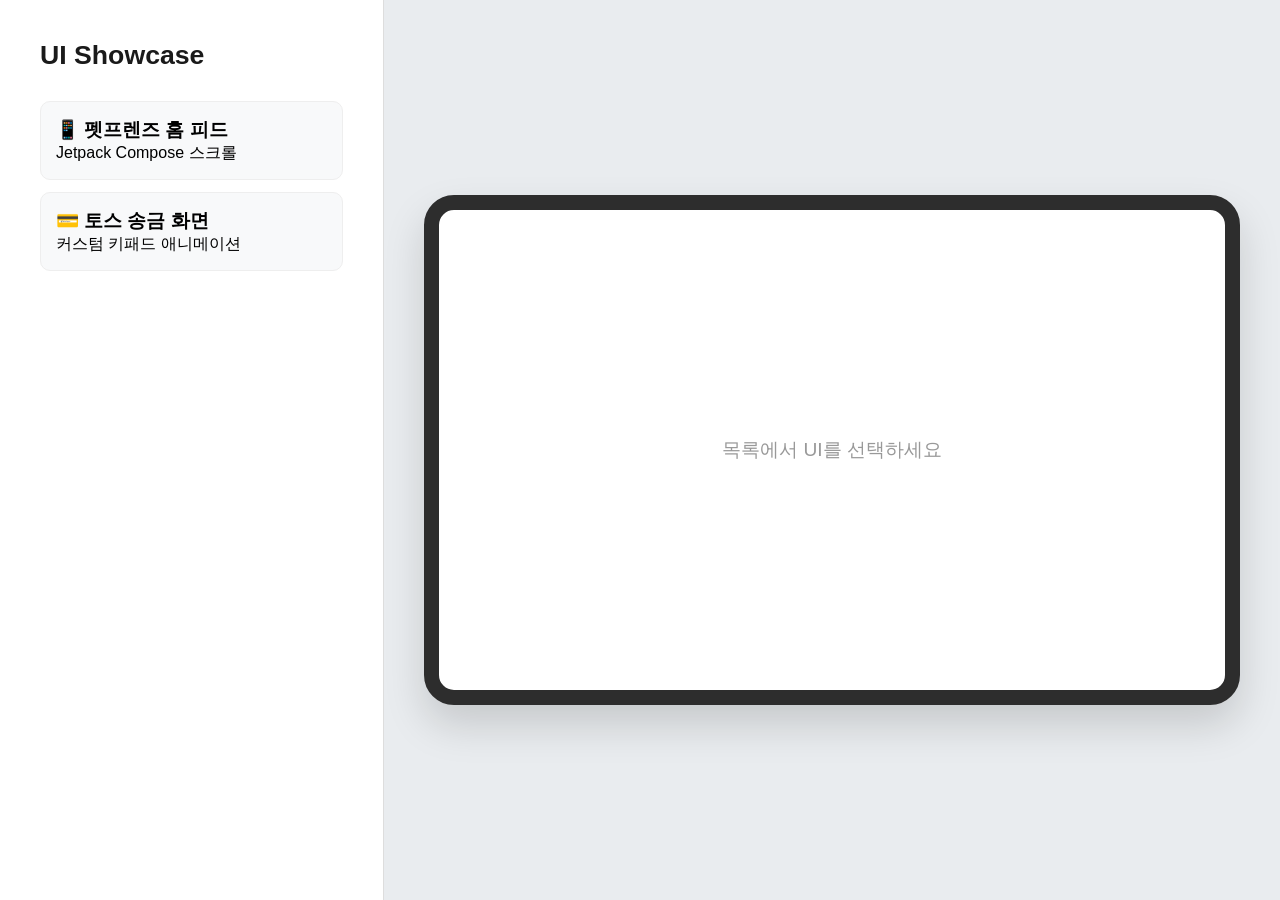
==== index.html @ f2c90af4 "Update index.html" ====
<!DOCTYPE html>
<html lang="ko">
<head>
    <meta charset="UTF-8">
    <title>taeja87th | Tablet Showcase</title>
    <style>
        * { box-sizing: border-box; margin: 0; padding: 0; }
        body { font-family: 'Pretendard', sans-serif; background-color: #f0f2f5; height: 100vh; overflow: hidden; }

        /* 1. 그리드 레이아웃 (3:7 비율) */
        .container {
            display: grid;
            grid-template-columns: 3fr 7fr;
            height: 100vh;
        }

        /* 2. 왼쪽 메뉴 영역 */
        .left-side { padding: 40px; background: #ffffff; border-right: 1px solid #ddd; overflow-y: auto; }
        .title { font-size: 20pt; font-weight: 800; margin-bottom: 30px; color: #1a1a1a; }
        .ui-item {
            padding: 15px; border-radius: 10px; margin-bottom: 12px;
            background: #f8f9fa; cursor: pointer; transition: 0.2s;
            border: 1px solid #eee;
        }
        .ui-item:hover, .ui-item.active { background: #fff1f5; border: 1px solid #ff3c78; }

        /* 3. 오른쪽 태블릿 영역 (공간 꽉 채우기) */
        .right-side { 
            display: flex; align-items: center; justify-content: center;
            padding: 40px;
            background-color: #e9ecef;
        }
        
        /* 태블릿 프레임 (aspect-ratio로 비율 고정) */
        .tablet-frame {
            width: 100%;
            aspect-ratio: 16 / 10; /* 태블릿 가로 비율 유지 */
            border: 15px solid #2d2d2d;
            border-radius: 30px;
            background: #fff;
            position: relative;
            box-shadow: 0 20px 40px rgba(0,0,0,0.15);
            overflow: hidden;
        }
        .screen { width: 100%; height: 100%; border: none; }
        
        .empty-msg {
            position: absolute; top: 50%; left: 50%; transform: translate(-50%, -50%);
            color: #999; font-size: 1.2rem;
        }
    </style>
</head>
<body>

<div class="container">
    <div class="left-side">
        <div class="title">UI Showcase</div>
        <div class="ui-list">
            <div class="ui-item" onclick="loadUI(this, 'https://example.com/demo1')">
                <h3>📱 펫프렌즈 홈 피드</h3>
                <p>Jetpack Compose 스크롤</p>
            </div>
            <div class="ui-item" onclick="loadUI(this, 'https://example.com/demo2')">
                <h3>💳 토스 송금 화면</h3>
                <p>커스텀 키패드 애니메이션</p>
            </div>
        </div>
    </div>

    <div class="right-side">
        <div class="tablet-frame">
            <iframe id="frame" class="screen" src="about:blank"></iframe>
            <div id="msg" class="empty-msg">목록에서 UI를 선택하세요</div>
        </div>
    </div>
</div>

<script>
    function loadUI(el, url) {
        document.querySelectorAll('.ui-item').forEach(i => i.classList.remove('active'));
        el.classList.add('active');
        document.getElementById('msg').style.display = 'none';
        document.getElementById('frame').src = url;
    }
</script>
</body>
</html>
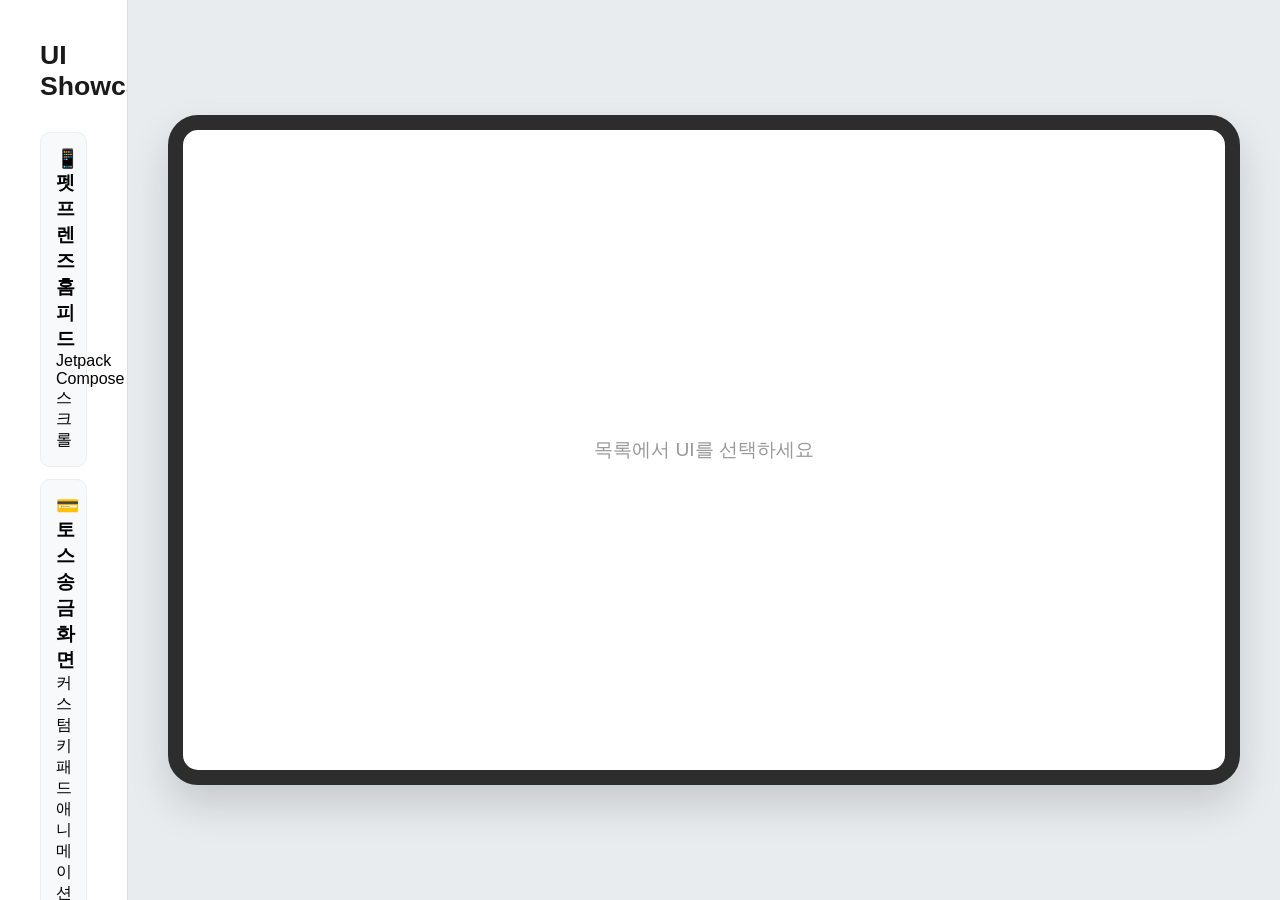
==== commit ecb2a871: "Change grid layout ratio from 3:7 to 1:9" ====
--- a/index.html
+++ b/index.html
@@ -7,10 +7,10 @@
         * { box-sizing: border-box; margin: 0; padding: 0; }
         body { font-family: 'Pretendard', sans-serif; background-color: #f0f2f5; height: 100vh; overflow: hidden; }
 
-        /* 1. 그리드 레이아웃 (3:7 비율) */
+        /* 1. 그리드 레이아웃 (1:9 비율) */
         .container {
             display: grid;
-            grid-template-columns: 3fr 7fr;
+            grid-template-columns: 1fr 9fr;
             height: 100vh;
         }
 
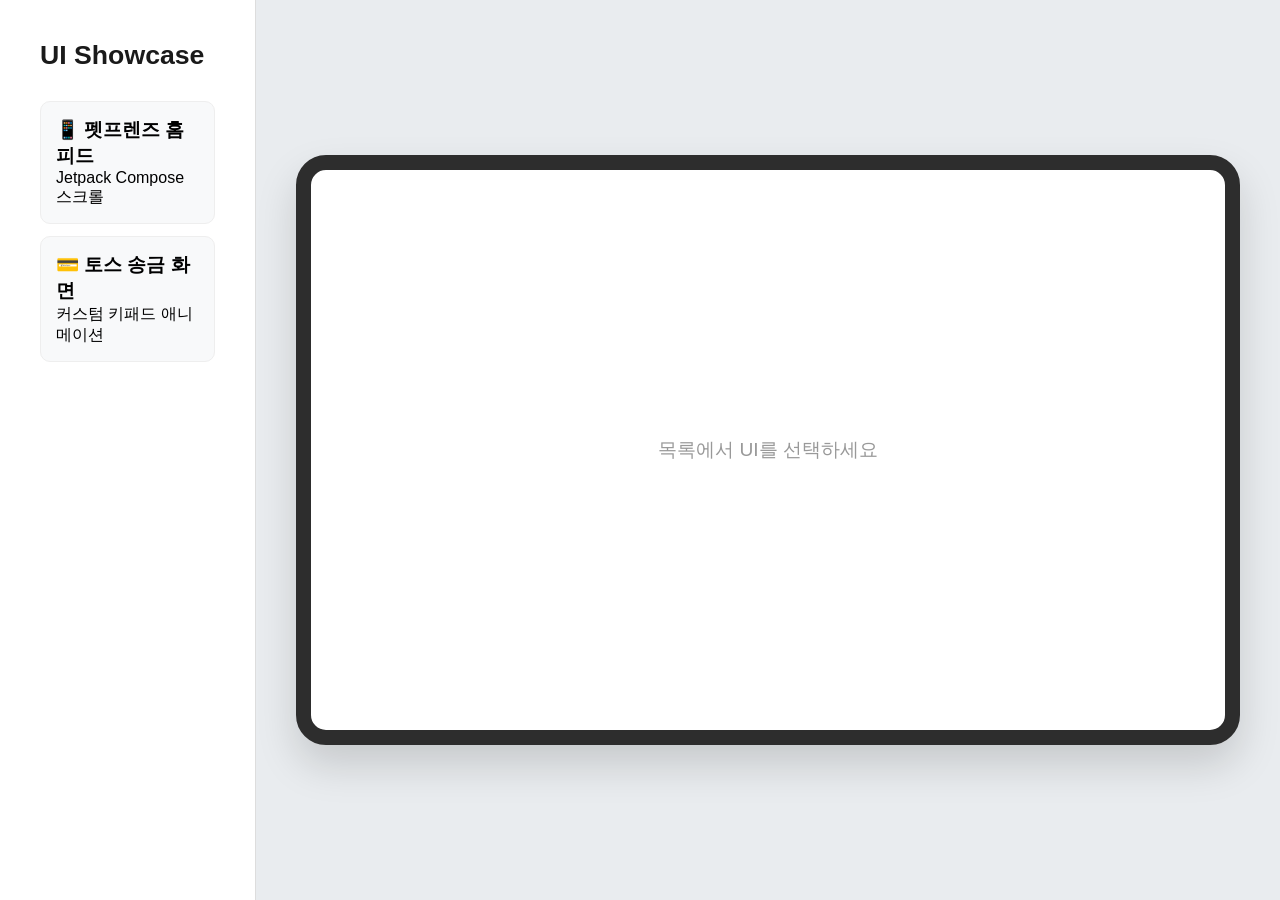
==== commit 15721829: "Change grid layout ratio from 1:9 to 2:8" ====
--- a/index.html
+++ b/index.html
@@ -7,10 +7,10 @@
         * { box-sizing: border-box; margin: 0; padding: 0; }
         body { font-family: 'Pretendard', sans-serif; background-color: #f0f2f5; height: 100vh; overflow: hidden; }
 
-        /* 1. 그리드 레이아웃 (1:9 비율) */
+        /* 1. 그리드 레이아웃 (2:8 비율) */
         .container {
             display: grid;
-            grid-template-columns: 1fr 9fr;
+            grid-template-columns: 2fr 8fr;
             height: 100vh;
         }
 
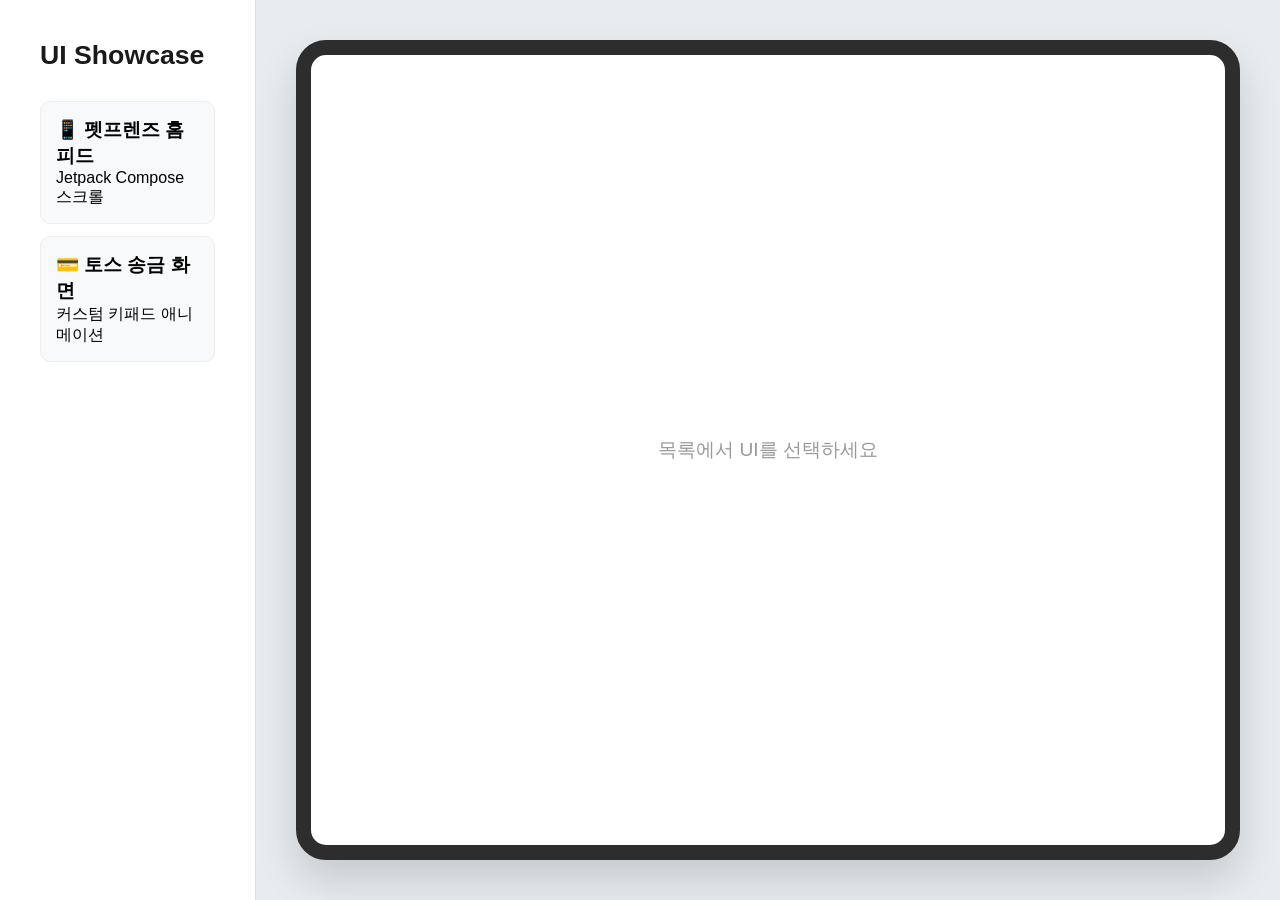
==== commit a7bad94d: "Update index.html" ====
--- a/index.html
+++ b/index.html
@@ -34,7 +34,8 @@
         /* 태블릿 프레임 (aspect-ratio로 비율 고정) */
         .tablet-frame {
             width: 100%;
-            aspect-ratio: 16 / 10; /* 태블릿 가로 비율 유지 */
+            height: 100%;
+            /*aspect-ratio: 16 / 10;  태블릿 가로 비율 유지 */
             border: 15px solid #2d2d2d;
             border-radius: 30px;
             background: #fff;
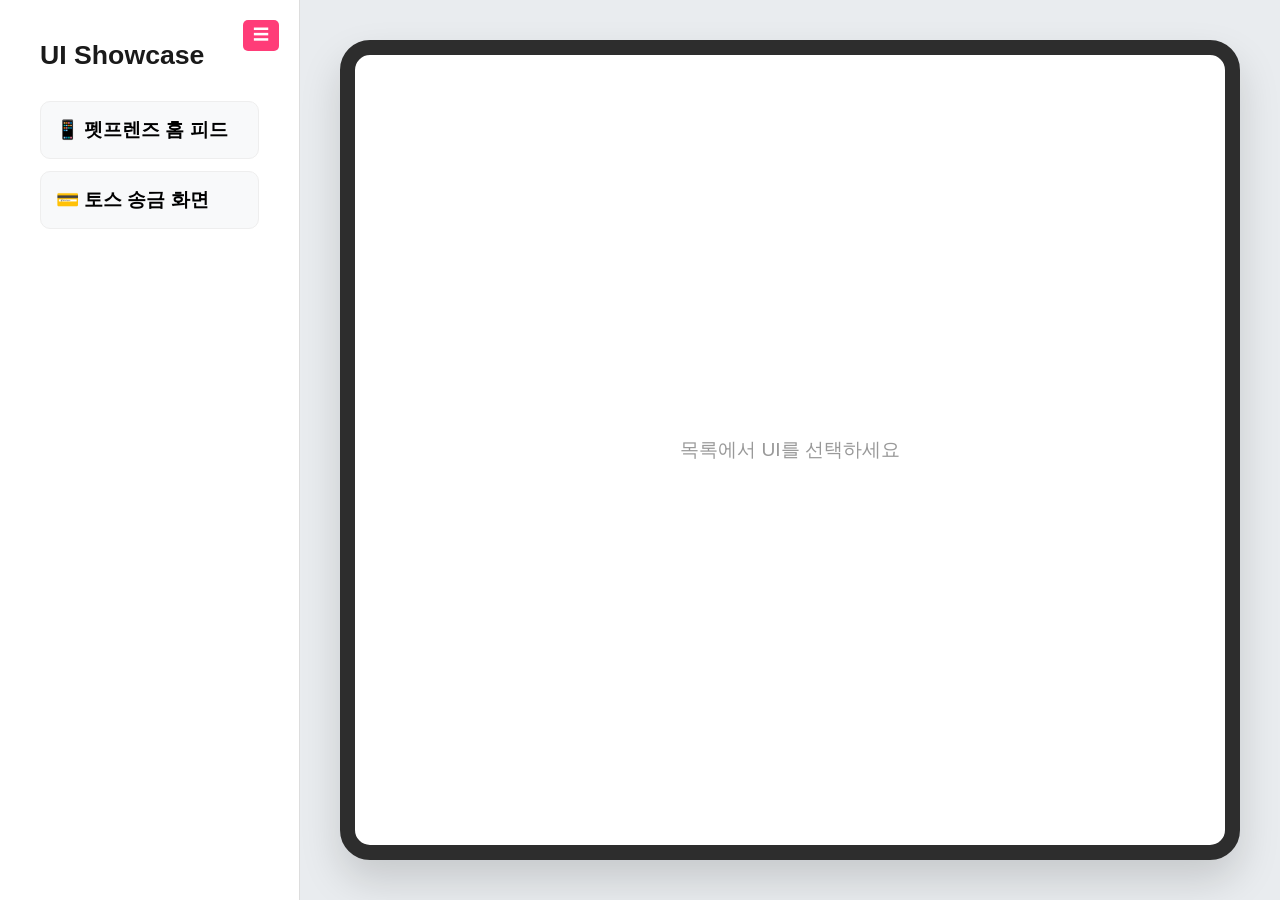
==== commit 8af11fdc: "Refactor layout and add toggle button functionality" ====
--- a/index.html
+++ b/index.html
@@ -7,15 +7,27 @@
         * { box-sizing: border-box; margin: 0; padding: 0; }
         body { font-family: 'Pretendard', sans-serif; background-color: #f0f2f5; height: 100vh; overflow: hidden; }
 
-        /* 1. 그리드 레이아웃 (2:8 비율) */
+        /* 1. 그리드 레이아웃 (애니메이션 적용) */
         .container {
             display: grid;
-            grid-template-columns: 2fr 8fr;
+            grid-template-columns: 300px 1fr; /* 펼쳤을 때 */
             height: 100vh;
+            transition: grid-template-columns 0.3s ease;
+        }
+        .container.collapsed {
+            grid-template-columns: 0px 1fr; /* 접었을 때 */
         }
 
         /* 2. 왼쪽 메뉴 영역 */
-        .left-side { padding: 40px; background: #ffffff; border-right: 1px solid #ddd; overflow-y: auto; }
+        .left-side { 
+            padding: 40px; background: #ffffff; border-right: 1px solid #ddd; 
+            overflow: hidden; position: relative; white-space: nowrap;
+        }
+        .btn-toggle {
+            position: absolute; top: 20px; right: 20px;
+            cursor: pointer; padding: 5px 10px; background: #ff3c78; color: white; border-radius: 5px;
+        }
+        
         .title { font-size: 20pt; font-weight: 800; margin-bottom: 30px; color: #1a1a1a; }
         .ui-item {
             padding: 15px; border-radius: 10px; margin-bottom: 12px;
@@ -24,18 +36,13 @@
         }
         .ui-item:hover, .ui-item.active { background: #fff1f5; border: 1px solid #ff3c78; }
 
-        /* 3. 오른쪽 태블릿 영역 (공간 꽉 채우기) */
+        /* 3. 오른쪽 태블릿 영역 */
         .right-side { 
             display: flex; align-items: center; justify-content: center;
-            padding: 40px;
-            background-color: #e9ecef;
+            padding: 40px; background-color: #e9ecef;
         }
-        
-        /* 태블릿 프레임 (aspect-ratio로 비율 고정) */
         .tablet-frame {
-            width: 100%;
-            height: 100%;
-            /*aspect-ratio: 16 / 10;  태블릿 가로 비율 유지 */
+            width: 100%; height: 100%;
             border: 15px solid #2d2d2d;
             border-radius: 30px;
             background: #fff;
@@ -53,17 +60,16 @@
 </head>
 <body>
 
-<div class="container">
+<div class="container" id="container">
     <div class="left-side">
+        <div class="btn-toggle" onclick="toggleMenu()">☰</div>
         <div class="title">UI Showcase</div>
         <div class="ui-list">
             <div class="ui-item" onclick="loadUI(this, 'https://example.com/demo1')">
                 <h3>📱 펫프렌즈 홈 피드</h3>
-                <p>Jetpack Compose 스크롤</p>
             </div>
             <div class="ui-item" onclick="loadUI(this, 'https://example.com/demo2')">
                 <h3>💳 토스 송금 화면</h3>
-                <p>커스텀 키패드 애니메이션</p>
             </div>
         </div>
     </div>
@@ -77,6 +83,10 @@
 </div>
 
 <script>
+    function toggleMenu() {
+        document.getElementById('container').classList.toggle('collapsed');
+    }
+
     function loadUI(el, url) {
         document.querySelectorAll('.ui-item').forEach(i => i.classList.remove('active'));
         el.classList.add('active');
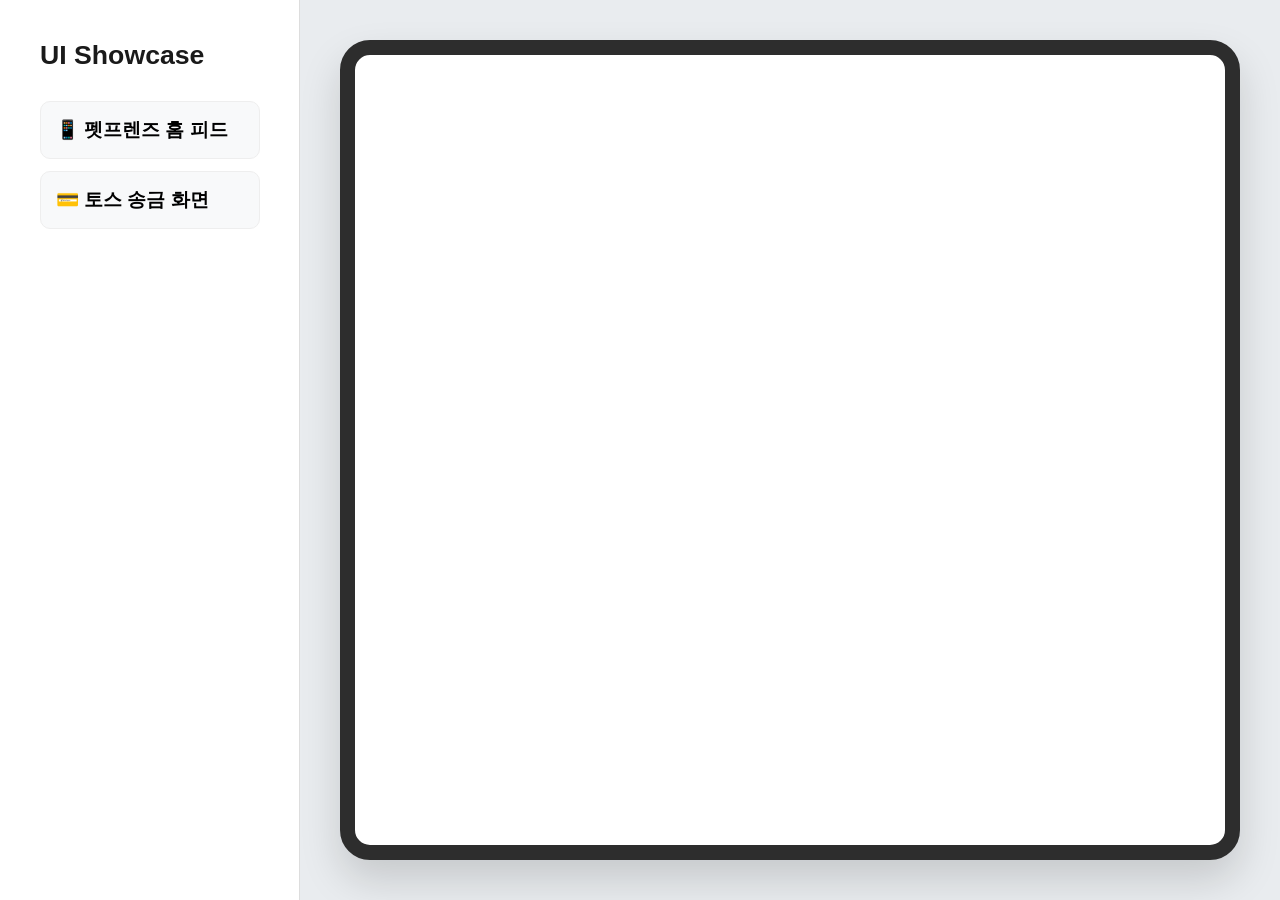
==== commit e66157ce: "Refactor CSS and HTML structure for layout" ====
--- a/index.html
+++ b/index.html
@@ -7,25 +7,32 @@
         * { box-sizing: border-box; margin: 0; padding: 0; }
         body { font-family: 'Pretendard', sans-serif; background-color: #f0f2f5; height: 100vh; overflow: hidden; }
 
-        /* 1. 그리드 레이아웃 (애니메이션 적용) */
         .container {
             display: grid;
             grid-template-columns: 300px 1fr; /* 펼쳤을 때 */
             height: 100vh;
-            transition: grid-template-columns 0.3s ease;
+            transition: grid-template-columns 0.4s cubic-bezier(0.4, 0, 0.2, 1);
         }
+        
         .container.collapsed {
             grid-template-columns: 0px 1fr; /* 접었을 때 */
         }
 
-        /* 2. 왼쪽 메뉴 영역 */
+        /* 1. 왼쪽 메뉴 */
         .left-side { 
-            padding: 40px; background: #ffffff; border-right: 1px solid #ddd; 
-            overflow: hidden; position: relative; white-space: nowrap;
+            background: #ffffff; border-right: 1px solid #ddd; 
+            overflow: hidden; /* 내용 찌그러짐 방지 */
+            position: relative;
+            display: flex; flex-direction: column;
         }
+        
+        /* 내용 컨테이너 (width를 고정하여 찌그러짐 차단) */
+        .menu-content { width: 300px; padding: 40px; }
+
         .btn-toggle {
-            position: absolute; top: 20px; right: 20px;
-            cursor: pointer; padding: 5px 10px; background: #ff3c78; color: white; border-radius: 5px;
+            position: absolute; top: 20px; right: -50px; /* 밖으로 빼냄 */
+            cursor: pointer; padding: 10px; background: #ff3c78; color: white; border-radius: 0 5px 5px 0;
+            z-index: 100;
         }
         
         .title { font-size: 20pt; font-weight: 800; margin-bottom: 30px; color: #1a1a1a; }
@@ -36,11 +43,13 @@
         }
         .ui-item:hover, .ui-item.active { background: #fff1f5; border: 1px solid #ff3c78; }
 
-        /* 3. 오른쪽 태블릿 영역 */
+        /* 2. 오른쪽 태블릿 영역 */
         .right-side { 
             display: flex; align-items: center; justify-content: center;
             padding: 40px; background-color: #e9ecef;
+            overflow: hidden; /* 부모 영역 벗어남 방지 */
         }
+        
         .tablet-frame {
             width: 100%; height: 100%;
             border: 15px solid #2d2d2d;
@@ -49,13 +58,10 @@
             position: relative;
             box-shadow: 0 20px 40px rgba(0,0,0,0.15);
             overflow: hidden;
+            display: flex; flex-direction: column;
         }
+        
         .screen { width: 100%; height: 100%; border: none; }
-        
-        .empty-msg {
-            position: absolute; top: 50%; left: 50%; transform: translate(-50%, -50%);
-            color: #999; font-size: 1.2rem;
-        }
     </style>
 </head>
 <body>
@@ -63,13 +69,11 @@
 <div class="container" id="container">
     <div class="left-side">
         <div class="btn-toggle" onclick="toggleMenu()">☰</div>
-        <div class="title">UI Showcase</div>
-        <div class="ui-list">
-            <div class="ui-item" onclick="loadUI(this, 'https://example.com/demo1')">
-                <h3>📱 펫프렌즈 홈 피드</h3>
-            </div>
-            <div class="ui-item" onclick="loadUI(this, 'https://example.com/demo2')">
-                <h3>💳 토스 송금 화면</h3>
+        <div class="menu-content">
+            <div class="title">UI Showcase</div>
+            <div class="ui-list">
+                <div class="ui-item" onclick="loadUI(this, 'https://example.com/demo1')"><h3>📱 펫프렌즈 홈 피드</h3></div>
+                <div class="ui-item" onclick="loadUI(this, 'https://example.com/demo2')"><h3>💳 토스 송금 화면</h3></div>
             </div>
         </div>
     </div>
@@ -77,7 +81,6 @@
     <div class="right-side">
         <div class="tablet-frame">
             <iframe id="frame" class="screen" src="about:blank"></iframe>
-            <div id="msg" class="empty-msg">목록에서 UI를 선택하세요</div>
         </div>
     </div>
 </div>
@@ -90,7 +93,6 @@
     function loadUI(el, url) {
         document.querySelectorAll('.ui-item').forEach(i => i.classList.remove('active'));
         el.classList.add('active');
-        document.getElementById('msg').style.display = 'none';
         document.getElementById('frame').src = url;
     }
 </script>
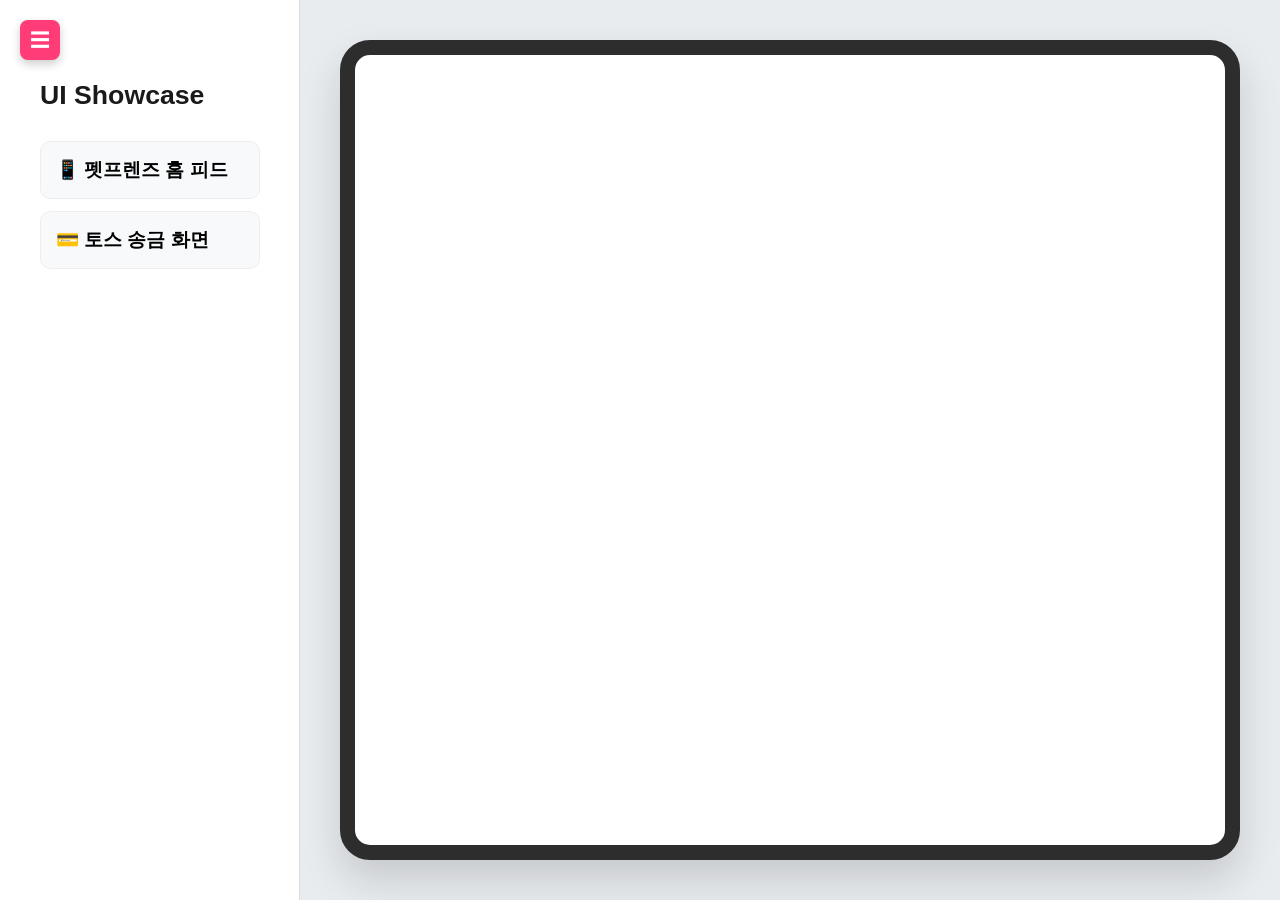
==== commit 3b5e2e1f: "Refactor styles and update toggle button functionality" ====
--- a/index.html
+++ b/index.html
@@ -7,34 +7,38 @@
         * { box-sizing: border-box; margin: 0; padding: 0; }
         body { font-family: 'Pretendard', sans-serif; background-color: #f0f2f5; height: 100vh; overflow: hidden; }
 
+        /* 1. 컨테이너 레이아웃 */
         .container {
             display: grid;
-            grid-template-columns: 300px 1fr; /* 펼쳤을 때 */
+            grid-template-columns: 300px 1fr;
             height: 100vh;
-            transition: grid-template-columns 0.4s cubic-bezier(0.4, 0, 0.2, 1);
+            transition: grid-template-columns 0.4s ease;
+            position: relative;
         }
-        
         .container.collapsed {
-            grid-template-columns: 0px 1fr; /* 접었을 때 */
+            grid-template-columns: 0px 1fr;
         }
 
-        /* 1. 왼쪽 메뉴 */
+        /* 2. 햄버거 버튼 (메뉴 외부로 분리) */
+        .btn-toggle {
+            position: absolute; top: 20px; left: 20px; /* 고정 위치 */
+            width: 40px; height: 40px;
+            background: #ff3c78; color: white;
+            border-radius: 8px; cursor: pointer;
+            display: flex; align-items: center; justify-content: center;
+            font-size: 20px; z-index: 1000;
+            box-shadow: 0 4px 10px rgba(0,0,0,0.2);
+            transition: left 0.4s ease;
+        }
+        .container.collapsed .btn-toggle { left: 20px; } /* 닫혀있어도 고정 */
+
+        /* 3. 왼쪽 메뉴 */
         .left-side { 
             background: #ffffff; border-right: 1px solid #ddd; 
-            overflow: hidden; /* 내용 찌그러짐 방지 */
-            position: relative;
-            display: flex; flex-direction: column;
+            overflow: hidden; position: relative;
         }
-        
-        /* 내용 컨테이너 (width를 고정하여 찌그러짐 차단) */
-        .menu-content { width: 300px; padding: 40px; }
+        .menu-content { width: 300px; padding: 80px 40px 40px 40px; } /* 상단에 버튼을 위한 패딩 추가 */
 
-        .btn-toggle {
-            position: absolute; top: 20px; right: -50px; /* 밖으로 빼냄 */
-            cursor: pointer; padding: 10px; background: #ff3c78; color: white; border-radius: 0 5px 5px 0;
-            z-index: 100;
-        }
-        
         .title { font-size: 20pt; font-weight: 800; margin-bottom: 30px; color: #1a1a1a; }
         .ui-item {
             padding: 15px; border-radius: 10px; margin-bottom: 12px;
@@ -43,13 +47,12 @@
         }
         .ui-item:hover, .ui-item.active { background: #fff1f5; border: 1px solid #ff3c78; }
 
-        /* 2. 오른쪽 태블릿 영역 */
+        /* 4. 오른쪽 태블릿 영역 */
         .right-side { 
             display: flex; align-items: center; justify-content: center;
             padding: 40px; background-color: #e9ecef;
-            overflow: hidden; /* 부모 영역 벗어남 방지 */
+            overflow: hidden;
         }
-        
         .tablet-frame {
             width: 100%; height: 100%;
             border: 15px solid #2d2d2d;
@@ -58,17 +61,16 @@
             position: relative;
             box-shadow: 0 20px 40px rgba(0,0,0,0.15);
             overflow: hidden;
-            display: flex; flex-direction: column;
         }
-        
         .screen { width: 100%; height: 100%; border: none; }
     </style>
 </head>
 <body>
 
 <div class="container" id="container">
+    <div class="btn-toggle" onclick="toggleMenu()">☰</div>
+
     <div class="left-side">
-        <div class="btn-toggle" onclick="toggleMenu()">☰</div>
         <div class="menu-content">
             <div class="title">UI Showcase</div>
             <div class="ui-list">
@@ -87,7 +89,12 @@
 
 <script>
     function toggleMenu() {
-        document.getElementById('container').classList.toggle('collapsed');
+        const container = document.getElementById('container');
+        const btn = document.querySelector('.btn-toggle');
+        container.classList.toggle('collapsed');
+        
+        // 버튼 텍스트 변경
+        btn.innerHTML = container.classList.contains('collapsed') ? '➔' : '☰';
     }
 
     function loadUI(el, url) {
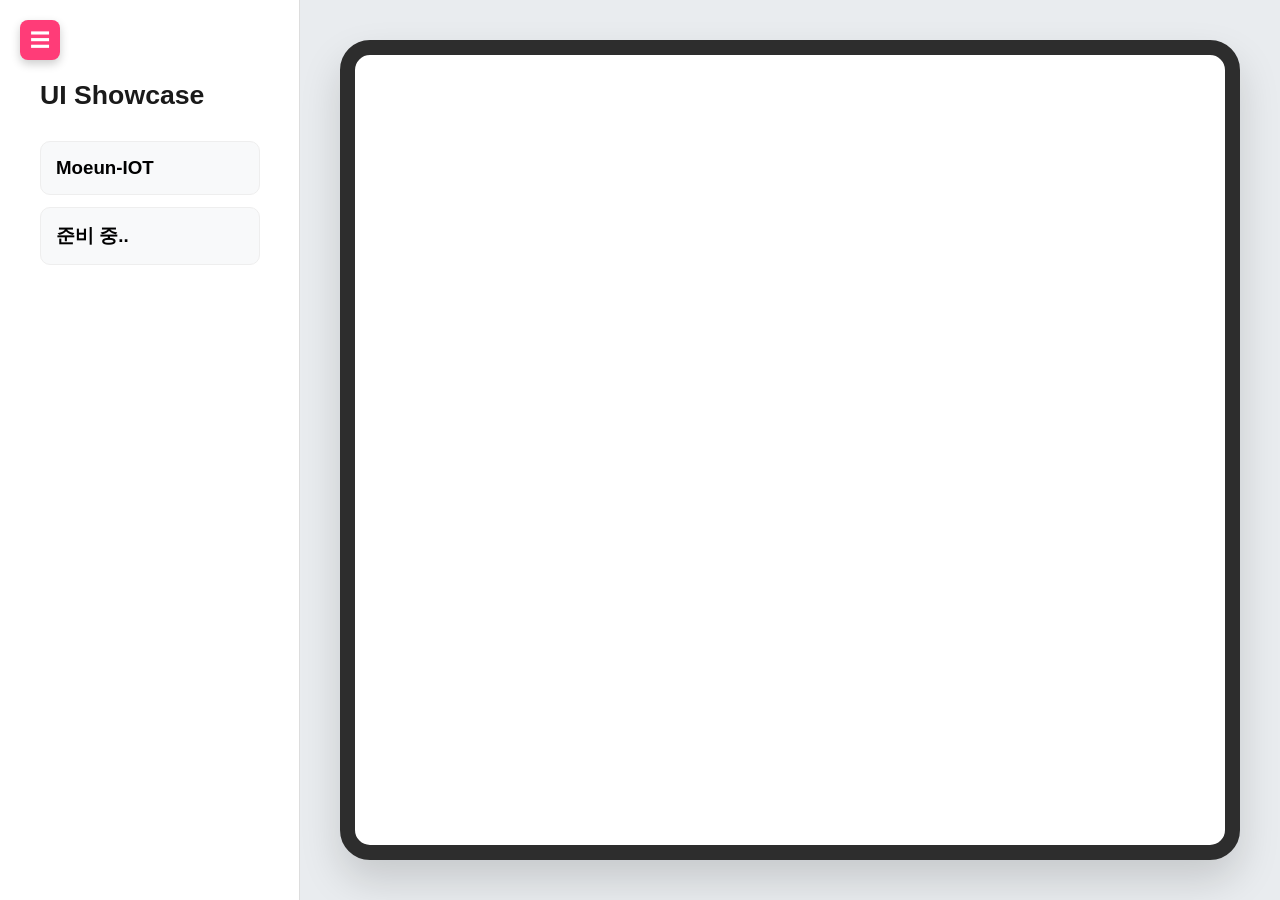
==== commit a4c1ecf6: "Update index.html" ====
--- a/index.html
+++ b/index.html
@@ -74,8 +74,8 @@
         <div class="menu-content">
             <div class="title">UI Showcase</div>
             <div class="ui-list">
-                <div class="ui-item" onclick="loadUI(this, 'https://example.com/demo1')"><h3>📱 펫프렌즈 홈 피드</h3></div>
-                <div class="ui-item" onclick="loadUI(this, 'https://example.com/demo2')"><h3>💳 토스 송금 화면</h3></div>
+                <div class="ui-item" onclick="loadUI(this, './Moeun-IOT/index.html')"><h3>Moeun-IOT</h3></div>
+                <div class="ui-item" onclick="loadUI(this, 'https://example.com/demo2')"><h3>준비 중..</h3></div>
             </div>
         </div>
     </div>
